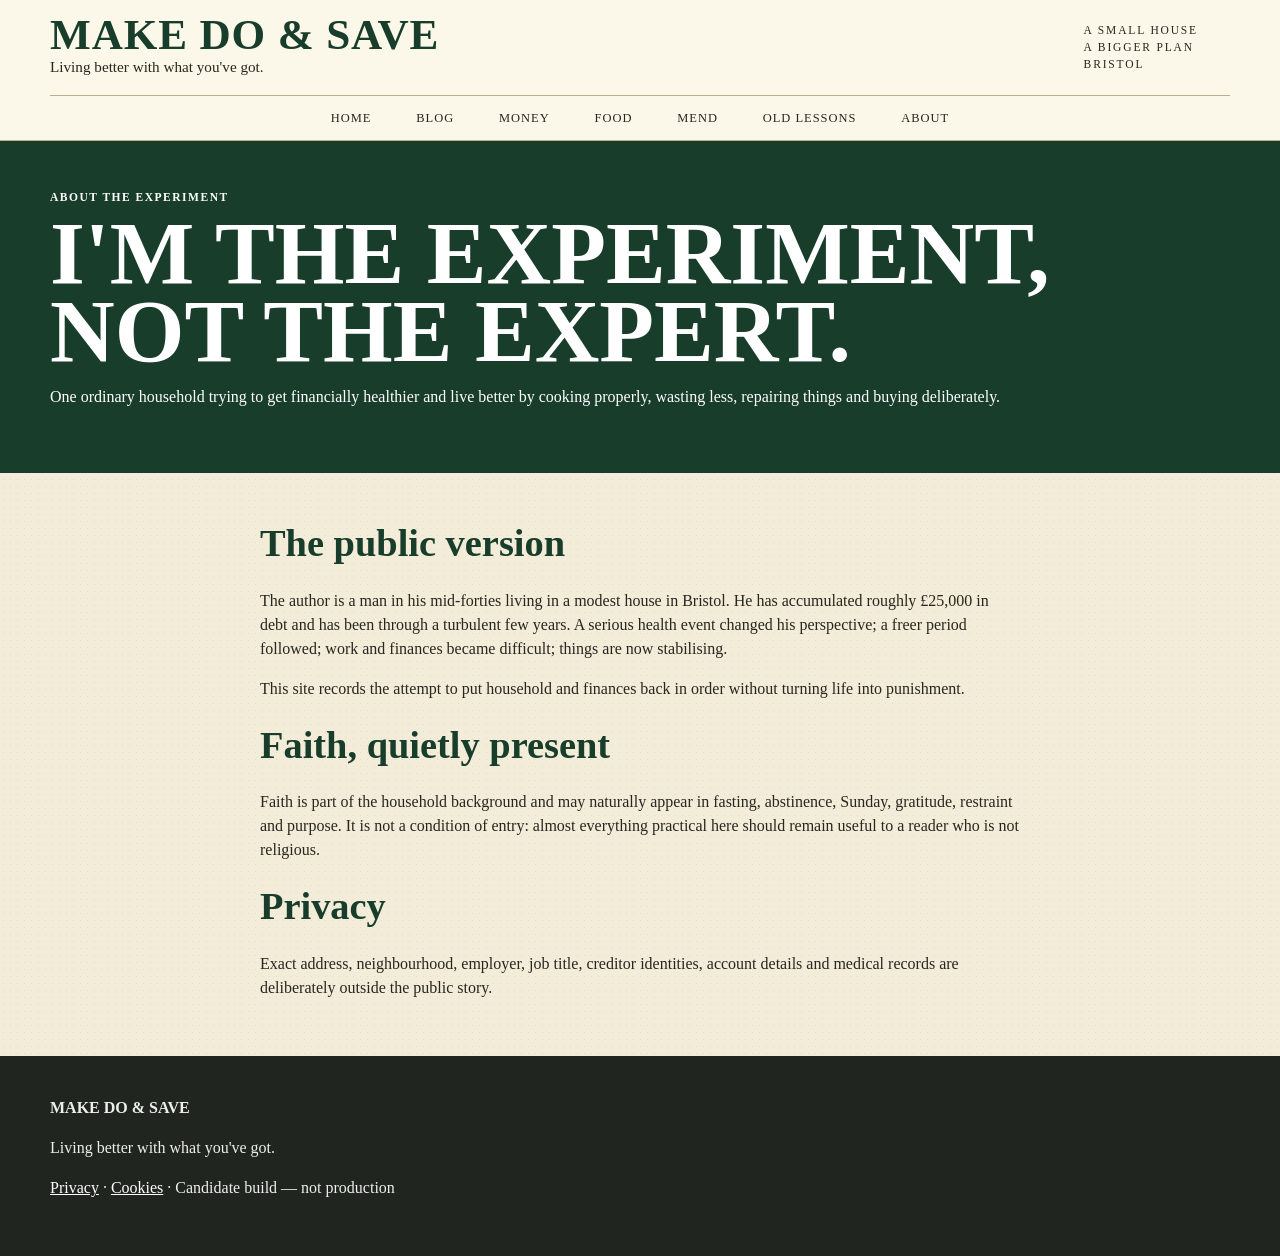
==== about.html @ 644bd9ec "Add about.html editorial candidate" ====
<!doctype html><html lang="en-GB"><head><meta charset="utf-8"><meta name="viewport" content="width=device-width,initial-scale=1"><title>About | Make Do & Save</title><link rel="stylesheet" href="assets/style.css"><script src="assets/script.js" defer></script></head><body><a class="skip-link" href="#main">Skip to content</a><header class="site-header"><div class="masthead wrap"><a class="brand" href="index.html"><strong>MAKE DO &amp; SAVE</strong><span>Living better with what you've got.</span></a><p class="identity">A SMALL HOUSE<br>A BIGGER PLAN<br>BRISTOL</p><button class="menu-toggle" aria-expanded="false" aria-controls="site-nav">Menu</button></div><nav id="site-nav" class="nav wrap" aria-label="Primary"><a href="index.html">Home</a><a href="blog.html">Blog</a><a href="money.html">Money</a><a href="food.html">Food</a><a href="mend.html">Mend</a><a href="old-lessons.html">Old Lessons</a><a href="about.html">About</a></nav></header><main id="main"><section class="page-hero"><div class="wrap"><p class="kicker">ABOUT THE EXPERIMENT</p><h1>I'M THE EXPERIMENT, NOT THE EXPERT.</h1><p>One ordinary household trying to get financially healthier and live better by cooking properly, wasting less, repairing things and buying deliberately.</p></div></section><section class="page-content wrap prose"><h2>The public version</h2><p>The author is a man in his mid-forties living in a modest house in Bristol. He has accumulated roughly £25,000 in debt and has been through a turbulent few years. A serious health event changed his perspective; a freer period followed; work and finances became difficult; things are now stabilising.</p><p>This site records the attempt to put household and finances back in order without turning life into punishment.</p><h2>Faith, quietly present</h2><p>Faith is part of the household background and may naturally appear in fasting, abstinence, Sunday, gratitude, restraint and purpose. It is not a condition of entry: almost everything practical here should remain useful to a reader who is not religious.</p><h2>Privacy</h2><p>Exact address, neighbourhood, employer, job title, creditor identities, account details and medical records are deliberately outside the public story.</p></section></main><footer class="site-footer"><div class="wrap"><strong>MAKE DO &amp; SAVE</strong><p>Living better with what you've got.</p><p><a href="privacy.html">Privacy</a> · <a href="cookies.html">Cookies</a> · Candidate build — not production</p></div></footer></body></html>
---- assets/style.css ----
:root{--green:#183d2b;--green2:#244d37;--cream:#f2ecd9;--paper:#fbf7e9;--ink:#28261f;--rust:#9a5839;--line:#b8ae92;--muted:#6f6a5b;--max:1180px}*{box-sizing:border-box}html{scroll-behavior:smooth}body{margin:0;background:var(--cream);color:var(--ink);font-family:Georgia,'Times New Roman',serif;line-height:1.5;background-image:radial-gradient(rgba(60,55,42,.09) .6px,transparent .6px);background-size:7px 7px}a{color:inherit}.wrap{width:min(var(--max),calc(100% - 32px));margin:auto}.skip-link{position:absolute;left:-9999px}.skip-link:focus{left:1rem;top:1rem;background:#fff;padding:.7rem;z-index:100}.site-header{background:var(--paper);border-bottom:1px solid var(--line)}.masthead{display:grid;grid-template-columns:1fr auto auto;align-items:center;gap:2rem;padding:1rem 0}.brand{text-decoration:none}.brand strong{display:block;color:var(--green);font-size:clamp(1.8rem,4vw,2.7rem);line-height:.9;letter-spacing:.02em}.brand span{font-size:.95rem}.identity{font-size:.72rem;letter-spacing:.16em;margin:0}.nav{display:flex;justify-content:center;border-top:1px solid var(--line)}.nav a{text-decoration:none;text-transform:uppercase;font-size:.78rem;letter-spacing:.08em;padding:.8rem 1.4rem}.nav a:hover,.nav a:focus-visible,.nav a[aria-current=page]{background:#e7dfc8;color:var(--green)}.menu-toggle{display:none;border:2px solid var(--green);background:var(--paper);padding:.65rem 1rem;font:700 .9rem Georgia,serif}.hero{background:var(--green);color:white}.hero-inner{min-height:470px;display:grid;grid-template-columns:1.1fr .9fr;align-items:stretch}.hero-copy{padding:4.5rem 3rem 4.5rem 0;align-self:center}.kicker{font-size:.72rem;letter-spacing:.13em;font-weight:700;text-transform:uppercase;margin:0 0 .5rem}.hero h1,.page-hero h1{font-size:clamp(3rem,7vw,5.8rem);line-height:.86;margin:.2rem 0}.strap{font-size:1.5rem;margin:.6rem 0 1rem}.hero-copy>p:last-of-type{max-width:570px;font-size:1.08rem}.hero-still{margin:1.5rem 0;min-height:360px;display:flex;flex-direction:column;justify-content:end;padding:2rem;background:linear-gradient(145deg,#6d5b3f,#293e2d 65%,#171d17);border:1px solid rgba(255,255,255,.4);box-shadow:inset 0 0 0 8px rgba(255,255,255,.08)}.hero-still span{align-self:flex-start;background:var(--paper);color:var(--green);padding:.25rem .5rem;font-size:.7rem;letter-spacing:.12em}.hero-still b{font-size:1.4rem;margin-top:.6rem}.hero-still small{opacity:.85}.actions{display:flex;gap:.7rem;flex-wrap:wrap;margin-top:1.5rem}.button{display:inline-block;background:var(--green);color:white;border:1px solid var(--green);padding:.72rem 1rem;text-decoration:none;text-transform:uppercase;letter-spacing:.06em;font-weight:700;font-size:.8rem}.hero .button{border-color:white}.button.paper{background:var(--paper);color:var(--green)}.button:focus-visible,.nav a:focus-visible,.text-link:focus-visible,.discovery:focus-visible,.menu-toggle:focus-visible{outline:3px solid #d6a84b;outline-offset:3px}.experiment{margin-top:1.2rem;background:var(--paper);border:1px solid var(--line);border-top:6px solid var(--green);padding:1.4rem;display:grid;grid-template-columns:1.4fr 1fr 1fr;gap:1.5rem;box-shadow:0 6px 20px rgba(50,45,30,.08)}.experiment h2,.reckoning h2,.house h2,.principles h2,.page-content h2{margin:.15rem 0;font-size:clamp(1.6rem,3vw,2.4rem);color:var(--green)}.figures,.reckoning-stats{display:grid;grid-template-columns:repeat(3,1fr);margin:0}.figures div,.reckoning-stats div{padding:.3rem .8rem;border-left:1px solid var(--line)}dt{font-size:.72rem;text-transform:uppercase;letter-spacing:.08em}dd{margin:.15rem 0;font-size:1.25rem;font-weight:700}.ticks{margin:0;padding:0;list-style:none}.ticks li:before{content:'☑';margin-right:.5rem;color:var(--green)}.section{padding:2.5rem 0}.card-grid{display:grid;grid-template-columns:repeat(4,1fr);gap:1rem}.discovery{background:var(--paper);border:1px solid var(--line);padding:.55rem;text-decoration:none;transition:transform .15s}.discovery:hover{transform:translateY(-3px)}.discovery h2{color:var(--green);text-transform:uppercase;margin:.6rem .4rem .2rem}.discovery p,.discovery b{margin:.3rem .4rem;display:block}.card-art{height:145px;background-color:#c8b892;border:1px solid #9b8d70;position:relative;overflow:hidden}.card-art:after{position:absolute;inset:auto .7rem .7rem;display:block;background:rgba(251,247,233,.88);padding:.25rem .45rem;font-size:.72rem;letter-spacing:.1em}.ledger{background:repeating-linear-gradient(0deg,#d7cdb2 0 25px,#a89a78 26px 27px)}.ledger:after{content:'HOUSEHOLD LEDGER'}.bowl{background:radial-gradient(ellipse at 50% 65%,#b46338 0 28%,#ece2c8 29% 39%,#697851 40% 43%,#bcae8b 44%)}.bowl:after{content:'REAL FOOD'}.tools{background:linear-gradient(135deg,#8e7657,#d1c4a5 45%,#485848)}.tools:after{content:'REPAIR FIRST'}.pamphlet{background:linear-gradient(25deg,#cbbf9f 50%,#2e513a 51%)}.pamphlet:after{content:'TEST THE OLD ADVICE'}.reckoning{background:var(--green);color:white;padding:2.2rem 0}.reckoning-grid{display:grid;grid-template-columns:1.1fr 2fr auto;gap:1.5rem;align-items:center}.reckoning h2{color:white}.reckoning-stats{grid-template-columns:repeat(4,1fr)}.reckoning-stats div{border-color:rgba(255,255,255,.35)}.reckoning-stats dd{font-size:1rem}.house{display:grid;grid-template-columns:2fr 1fr;gap:2rem;align-items:center}.note{background:#efe2a8;padding:1.3rem;transform:rotate(1deg);box-shadow:3px 4px 8px rgba(0,0,0,.12);font-family:'Segoe Print','Bradley Hand',cursive}.principles{padding:2rem 0 3rem;border-top:1px solid var(--line)}.principle-grid{display:grid;grid-template-columns:repeat(4,1fr);gap:1rem}.site-footer{background:#20261f;color:#eee;padding:2.5rem 0}.site-footer a{color:white}.page-hero{background:var(--green);color:white;padding:3rem 0}.page-hero h1{color:white}.page-content{padding:2.5rem 0}.prose{max-width:760px}.placeholder{border:1px dashed var(--rust);background:#f7eedb;padding:1rem}.recipe-head{display:grid;grid-template-columns:1.5fr 1fr;gap:2rem}.status{display:inline-block;background:var(--rust);color:white;padding:.25rem .55rem;font-size:.75rem;letter-spacing:.1em}.meta-grid{display:grid;grid-template-columns:repeat(5,1fr);gap:.6rem;margin:1.5rem 0}.meta-grid div{background:var(--paper);border:1px solid var(--line);padding:.8rem}.tabs{display:flex;flex-wrap:wrap;border-block:1px solid var(--line);margin:1.5rem 0}.tabs a{padding:.7rem 1rem;text-transform:uppercase;font-size:.75rem}.comment{background:var(--paper);border-left:4px solid var(--green);padding:1rem;margin:1rem 0}.specific-question{font-size:1.2rem;font-weight:700;border-top:1px solid var(--line);padding-top:1rem}.two-col{display:grid;grid-template-columns:2fr 1fr;gap:2rem}.list-cards{display:grid;gap:1rem}.list-cards article{background:var(--paper);border:1px solid var(--line);padding:1rem}.text-link{font-weight:700;color:var(--green)}@media(max-width:820px){.masthead{grid-template-columns:1fr auto}.identity{display:none}.menu-toggle{display:block}.nav{display:none;position:absolute;z-index:10;left:0;right:0;background:var(--paper);border-bottom:2px solid var(--green);padding:.5rem 16px}.nav.open{display:grid}.nav a{padding:.8rem}.hero-inner,.experiment,.reckoning-grid,.house,.recipe-head,.two-col{grid-template-columns:1fr}.hero-copy{padding:3rem 0 1rem}.hero-still{margin:0 0 1.5rem;min-height:230px}.card-grid{grid-template-columns:1fr 1fr}.reckoning-stats{grid-template-columns:1fr 1fr}.principle-grid{grid-template-columns:1fr 1fr}.meta-grid{grid-template-columns:1fr 1fr}.figures{grid-template-columns:repeat(3,1fr)}}@media(max-width:520px){.wrap{width:min(100% - 22px,var(--max))}.card-grid,.principle-grid{grid-template-columns:1fr}.hero h1{font-size:3.1rem}.experiment{margin-top:.6rem}.figures{grid-template-columns:1fr}.figures div{border-left:0;border-top:1px solid var(--line)}.reckoning-stats{grid-template-columns:1fr}.meta-grid{grid-template-columns:1fr}.tabs a{flex:1 1 33%}}@media(prefers-reduced-motion:reduce){html{scroll-behavior:auto}.discovery{transition:none}}
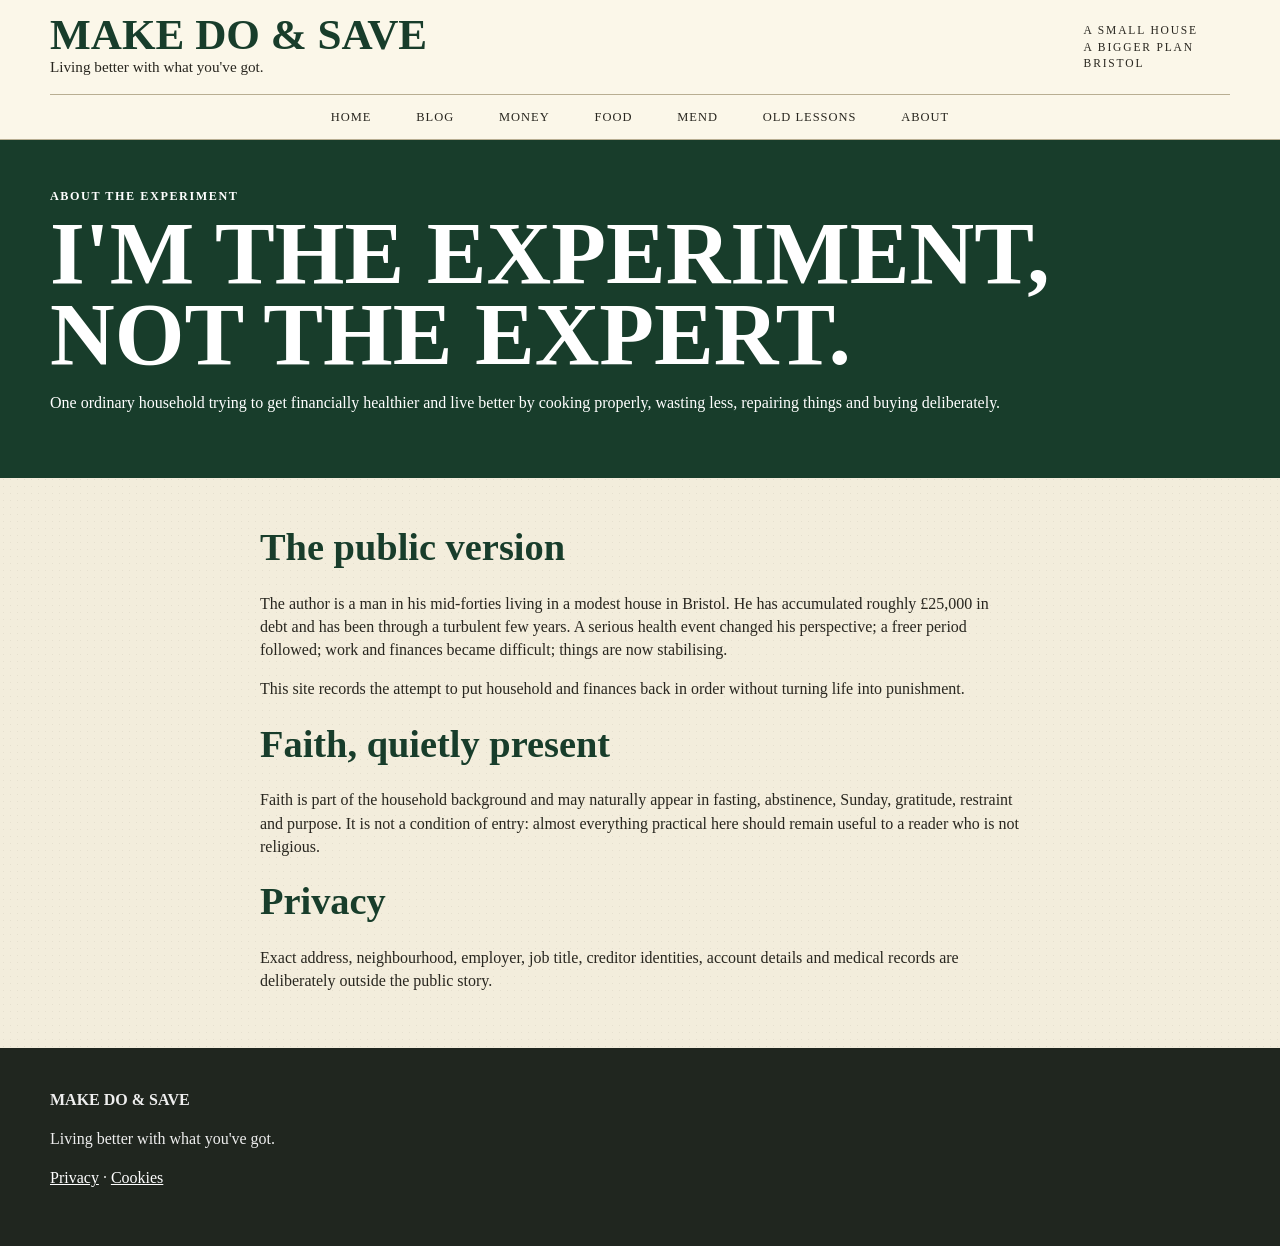
==== commit 6005d1a1: "Extend editorial system to about.html" ====
--- a/about.html
+++ b/about.html
@@ -1 +1 @@
-<!doctype html><html lang="en-GB"><head><meta charset="utf-8"><meta name="viewport" content="width=device-width,initial-scale=1"><title>About | Make Do & Save</title><link rel="stylesheet" href="assets/style.css"><script src="assets/script.js" defer></script></head><body><a class="skip-link" href="#main">Skip to content</a><header class="site-header"><div class="masthead wrap"><a class="brand" href="index.html"><strong>MAKE DO &amp; SAVE</strong><span>Living better with what you've got.</span></a><p class="identity">A SMALL HOUSE<br>A BIGGER PLAN<br>BRISTOL</p><button class="menu-toggle" aria-expanded="false" aria-controls="site-nav">Menu</button></div><nav id="site-nav" class="nav wrap" aria-label="Primary"><a href="index.html">Home</a><a href="blog.html">Blog</a><a href="money.html">Money</a><a href="food.html">Food</a><a href="mend.html">Mend</a><a href="old-lessons.html">Old Lessons</a><a href="about.html">About</a></nav></header><main id="main"><section class="page-hero"><div class="wrap"><p class="kicker">ABOUT THE EXPERIMENT</p><h1>I'M THE EXPERIMENT, NOT THE EXPERT.</h1><p>One ordinary household trying to get financially healthier and live better by cooking properly, wasting less, repairing things and buying deliberately.</p></div></section><section class="page-content wrap prose"><h2>The public version</h2><p>The author is a man in his mid-forties living in a modest house in Bristol. He has accumulated roughly £25,000 in debt and has been through a turbulent few years. A serious health event changed his perspective; a freer period followed; work and finances became difficult; things are now stabilising.</p><p>This site records the attempt to put household and finances back in order without turning life into punishment.</p><h2>Faith, quietly present</h2><p>Faith is part of the household background and may naturally appear in fasting, abstinence, Sunday, gratitude, restraint and purpose. It is not a condition of entry: almost everything practical here should remain useful to a reader who is not religious.</p><h2>Privacy</h2><p>Exact address, neighbourhood, employer, job title, creditor identities, account details and medical records are deliberately outside the public story.</p></section></main><footer class="site-footer"><div class="wrap"><strong>MAKE DO &amp; SAVE</strong><p>Living better with what you've got.</p><p><a href="privacy.html">Privacy</a> · <a href="cookies.html">Cookies</a> · Candidate build — not production</p></div></footer></body></html>+<!doctype html><html lang="en-GB"><head><meta charset="utf-8"><meta name="viewport" content="width=device-width,initial-scale=1"><title>About | Make Do & Save</title><link rel="stylesheet" href="assets/style.css?v=20260928-sitewide"><link rel="stylesheet" href="assets/editorial.css?v=20260928-sitewide"><script src="assets/script.js" defer></script></head><body><a class="skip-link" href="#main">Skip to content</a><header class="site-header"><div class="masthead wrap"><a class="brand" href="index.html"><strong>MAKE DO &amp; SAVE</strong><span>Living better with what you've got.</span></a><p class="identity">A SMALL HOUSE<br>A BIGGER PLAN<br>BRISTOL</p><button class="menu-toggle" aria-expanded="false" aria-controls="site-nav">Menu</button></div><nav id="site-nav" class="nav wrap" aria-label="Primary"><a href="index.html">Home</a><a href="blog.html">Blog</a><a href="money.html">Money</a><a href="food.html">Food</a><a href="mend.html">Mend</a><a href="old-lessons.html">Old Lessons</a><a href="about.html">About</a></nav></header><main id="main"><section class="page-hero"><div class="wrap"><p class="kicker">ABOUT THE EXPERIMENT</p><h1>I'M THE EXPERIMENT, NOT THE EXPERT.</h1><p>One ordinary household trying to get financially healthier and live better by cooking properly, wasting less, repairing things and buying deliberately.</p></div></section><section class="page-content wrap prose"><h2>The public version</h2><p>The author is a man in his mid-forties living in a modest house in Bristol. He has accumulated roughly £25,000 in debt and has been through a turbulent few years. A serious health event changed his perspective; a freer period followed; work and finances became difficult; things are now stabilising.</p><p>This site records the attempt to put household and finances back in order without turning life into punishment.</p><h2>Faith, quietly present</h2><p>Faith is part of the household background and may naturally appear in fasting, abstinence, Sunday, gratitude, restraint and purpose. It is not a condition of entry: almost everything practical here should remain useful to a reader who is not religious.</p><h2>Privacy</h2><p>Exact address, neighbourhood, employer, job title, creditor identities, account details and medical records are deliberately outside the public story.</p></section></main><footer class="site-footer"><div class="wrap"><strong>MAKE DO &amp; SAVE</strong><p>Living better with what you've got.</p><p><a href="privacy.html">Privacy</a> · <a href="cookies.html">Cookies</a></p></div></footer></body></html>
--- a/assets/style.css
+++ b/assets/style.css
@@ -1 +1,150 @@
-:root{--green:#183d2b;--green2:#244d37;--cream:#f2ecd9;--paper:#fbf7e9;--ink:#28261f;--rust:#9a5839;--line:#b8ae92;--muted:#6f6a5b;--max:1180px}*{box-sizing:border-box}html{scroll-behavior:smooth}body{margin:0;background:var(--cream);color:var(--ink);font-family:Georgia,'Times New Roman',serif;line-height:1.5;background-image:radial-gradient(rgba(60,55,42,.09) .6px,transparent .6px);background-size:7px 7px}a{color:inherit}.wrap{width:min(var(--max),calc(100% - 32px));margin:auto}.skip-link{position:absolute;left:-9999px}.skip-link:focus{left:1rem;top:1rem;background:#fff;padding:.7rem;z-index:100}.site-header{background:var(--paper);border-bottom:1px solid var(--line)}.masthead{display:grid;grid-template-columns:1fr auto auto;align-items:center;gap:2rem;padding:1rem 0}.brand{text-decoration:none}.brand strong{display:block;color:var(--green);font-size:clamp(1.8rem,4vw,2.7rem);line-height:.9;letter-spacing:.02em}.brand span{font-size:.95rem}.identity{font-size:.72rem;letter-spacing:.16em;margin:0}.nav{display:flex;justify-content:center;border-top:1px solid var(--line)}.nav a{text-decoration:none;text-transform:uppercase;font-size:.78rem;letter-spacing:.08em;padding:.8rem 1.4rem}.nav a:hover,.nav a:focus-visible,.nav a[aria-current=page]{background:#e7dfc8;color:var(--green)}.menu-toggle{display:none;border:2px solid var(--green);background:var(--paper);padding:.65rem 1rem;font:700 .9rem Georgia,serif}.hero{background:var(--green);color:white}.hero-inner{min-height:470px;display:grid;grid-template-columns:1.1fr .9fr;align-items:stretch}.hero-copy{padding:4.5rem 3rem 4.5rem 0;align-self:center}.kicker{font-size:.72rem;letter-spacing:.13em;font-weight:700;text-transform:uppercase;margin:0 0 .5rem}.hero h1,.page-hero h1{font-size:clamp(3rem,7vw,5.8rem);line-height:.86;margin:.2rem 0}.strap{font-size:1.5rem;margin:.6rem 0 1rem}.hero-copy>p:last-of-type{max-width:570px;font-size:1.08rem}.hero-still{margin:1.5rem 0;min-height:360px;display:flex;flex-direction:column;justify-content:end;padding:2rem;background:linear-gradient(145deg,#6d5b3f,#293e2d 65%,#171d17);border:1px solid rgba(255,255,255,.4);box-shadow:inset 0 0 0 8px rgba(255,255,255,.08)}.hero-still span{align-self:flex-start;background:var(--paper);color:var(--green);padding:.25rem .5rem;font-size:.7rem;letter-spacing:.12em}.hero-still b{font-size:1.4rem;margin-top:.6rem}.hero-still small{opacity:.85}.actions{display:flex;gap:.7rem;flex-wrap:wrap;margin-top:1.5rem}.button{display:inline-block;background:var(--green);color:white;border:1px solid var(--green);padding:.72rem 1rem;text-decoration:none;text-transform:uppercase;letter-spacing:.06em;font-weight:700;font-size:.8rem}.hero .button{border-color:white}.button.paper{background:var(--paper);color:var(--green)}.button:focus-visible,.nav a:focus-visible,.text-link:focus-visible,.discovery:focus-visible,.menu-toggle:focus-visible{outline:3px solid #d6a84b;outline-offset:3px}.experiment{margin-top:1.2rem;background:var(--paper);border:1px solid var(--line);border-top:6px solid var(--green);padding:1.4rem;display:grid;grid-template-columns:1.4fr 1fr 1fr;gap:1.5rem;box-shadow:0 6px 20px rgba(50,45,30,.08)}.experiment h2,.reckoning h2,.house h2,.principles h2,.page-content h2{margin:.15rem 0;font-size:clamp(1.6rem,3vw,2.4rem);color:var(--green)}.figures,.reckoning-stats{display:grid;grid-template-columns:repeat(3,1fr);margin:0}.figures div,.reckoning-stats div{padding:.3rem .8rem;border-left:1px solid var(--line)}dt{font-size:.72rem;text-transform:uppercase;letter-spacing:.08em}dd{margin:.15rem 0;font-size:1.25rem;font-weight:700}.ticks{margin:0;padding:0;list-style:none}.ticks li:before{content:'☑';margin-right:.5rem;color:var(--green)}.section{padding:2.5rem 0}.card-grid{display:grid;grid-template-columns:repeat(4,1fr);gap:1rem}.discovery{background:var(--paper);border:1px solid var(--line);padding:.55rem;text-decoration:none;transition:transform .15s}.discovery:hover{transform:translateY(-3px)}.discovery h2{color:var(--green);text-transform:uppercase;margin:.6rem .4rem .2rem}.discovery p,.discovery b{margin:.3rem .4rem;display:block}.card-art{height:145px;background-color:#c8b892;border:1px solid #9b8d70;position:relative;overflow:hidden}.card-art:after{position:absolute;inset:auto .7rem .7rem;display:block;background:rgba(251,247,233,.88);padding:.25rem .45rem;font-size:.72rem;letter-spacing:.1em}.ledger{background:repeating-linear-gradient(0deg,#d7cdb2 0 25px,#a89a78 26px 27px)}.ledger:after{content:'HOUSEHOLD LEDGER'}.bowl{background:radial-gradient(ellipse at 50% 65%,#b46338 0 28%,#ece2c8 29% 39%,#697851 40% 43%,#bcae8b 44%)}.bowl:after{content:'REAL FOOD'}.tools{background:linear-gradient(135deg,#8e7657,#d1c4a5 45%,#485848)}.tools:after{content:'REPAIR FIRST'}.pamphlet{background:linear-gradient(25deg,#cbbf9f 50%,#2e513a 51%)}.pamphlet:after{content:'TEST THE OLD ADVICE'}.reckoning{background:var(--green);color:white;padding:2.2rem 0}.reckoning-grid{display:grid;grid-template-columns:1.1fr 2fr auto;gap:1.5rem;align-items:center}.reckoning h2{color:white}.reckoning-stats{grid-template-columns:repeat(4,1fr)}.reckoning-stats div{border-color:rgba(255,255,255,.35)}.reckoning-stats dd{font-size:1rem}.house{display:grid;grid-template-columns:2fr 1fr;gap:2rem;align-items:center}.note{background:#efe2a8;padding:1.3rem;transform:rotate(1deg);box-shadow:3px 4px 8px rgba(0,0,0,.12);font-family:'Segoe Print','Bradley Hand',cursive}.principles{padding:2rem 0 3rem;border-top:1px solid var(--line)}.principle-grid{display:grid;grid-template-columns:repeat(4,1fr);gap:1rem}.site-footer{background:#20261f;color:#eee;padding:2.5rem 0}.site-footer a{color:white}.page-hero{background:var(--green);color:white;padding:3rem 0}.page-hero h1{color:white}.page-content{padding:2.5rem 0}.prose{max-width:760px}.placeholder{border:1px dashed var(--rust);background:#f7eedb;padding:1rem}.recipe-head{display:grid;grid-template-columns:1.5fr 1fr;gap:2rem}.status{display:inline-block;background:var(--rust);color:white;padding:.25rem .55rem;font-size:.75rem;letter-spacing:.1em}.meta-grid{display:grid;grid-template-columns:repeat(5,1fr);gap:.6rem;margin:1.5rem 0}.meta-grid div{background:var(--paper);border:1px solid var(--line);padding:.8rem}.tabs{display:flex;flex-wrap:wrap;border-block:1px solid var(--line);margin:1.5rem 0}.tabs a{padding:.7rem 1rem;text-transform:uppercase;font-size:.75rem}.comment{background:var(--paper);border-left:4px solid var(--green);padding:1rem;margin:1rem 0}.specific-question{font-size:1.2rem;font-weight:700;border-top:1px solid var(--line);padding-top:1rem}.two-col{display:grid;grid-template-columns:2fr 1fr;gap:2rem}.list-cards{display:grid;gap:1rem}.list-cards article{background:var(--paper);border:1px solid var(--line);padding:1rem}.text-link{font-weight:700;color:var(--green)}@media(max-width:820px){.masthead{grid-template-columns:1fr auto}.identity{display:none}.menu-toggle{display:block}.nav{display:none;position:absolute;z-index:10;left:0;right:0;background:var(--paper);border-bottom:2px solid var(--green);padding:.5rem 16px}.nav.open{display:grid}.nav a{padding:.8rem}.hero-inner,.experiment,.reckoning-grid,.house,.recipe-head,.two-col{grid-template-columns:1fr}.hero-copy{padding:3rem 0 1rem}.hero-still{margin:0 0 1.5rem;min-height:230px}.card-grid{grid-template-columns:1fr 1fr}.reckoning-stats{grid-template-columns:1fr 1fr}.principle-grid{grid-template-columns:1fr 1fr}.meta-grid{grid-template-columns:1fr 1fr}.figures{grid-template-columns:repeat(3,1fr)}}@media(max-width:520px){.wrap{width:min(100% - 22px,var(--max))}.card-grid,.principle-grid{grid-template-columns:1fr}.hero h1{font-size:3.1rem}.experiment{margin-top:.6rem}.figures{grid-template-columns:1fr}.figures div{border-left:0;border-top:1px solid var(--line)}.reckoning-stats{grid-template-columns:1fr}.meta-grid{grid-template-columns:1fr}.tabs a{flex:1 1 33%}}@media(prefers-reduced-motion:reduce){html{scroll-behavior:auto}.discovery{transition:none}}+:root{--green:#183d2b;--cream:#f3eddc;--paper:#fbf7e9;--ink:#28261f;--rust:#9a3d31;--line:#b8ae92;--max:1180px}
+*{box-sizing:border-box}html{scroll-behavior:smooth}body{margin:0;background:var(--cream);color:var(--ink);font-family:Georgia,'Times New Roman',serif;line-height:1.45;background-image:radial-gradient(rgba(60,55,42,.07) .55px,transparent .55px);background-size:7px 7px}a{color:inherit}.wrap{width:min(var(--max),calc(100% - 32px));margin:auto}.skip-link{position:absolute;left:-9999px}.skip-link:focus{left:1rem;top:1rem;background:#fff;padding:.7rem;z-index:100}
+.site-header{background:var(--paper);border-bottom:1px solid var(--line)}.masthead{display:grid;grid-template-columns:1fr auto auto;align-items:center;gap:2rem;padding:1rem 0}.brand{text-decoration:none}.brand strong{display:block;color:var(--green);font-size:clamp(1.8rem,4vw,2.7rem);line-height:.9}.brand span{font-size:.95rem}.identity{font-size:.72rem;letter-spacing:.16em;margin:0}.nav{display:flex;justify-content:center;border-top:1px solid var(--line)}.nav a{text-decoration:none;text-transform:uppercase;font-size:.78rem;letter-spacing:.08em;padding:.8rem 1.4rem}.nav a:hover,.nav a:focus-visible,.nav a[aria-current=page]{background:#e7dfc8;color:var(--green)}.menu-toggle{display:none;border:2px solid var(--green);background:var(--paper);padding:.65rem 1rem;font:700 .9rem Georgia,serif}
+.hero{background:var(--green);color:white;position:relative}.hero:after{content:"";position:absolute;inset:0;background:linear-gradient(90deg,rgba(0,0,0,.12),transparent);pointer-events:none}.hero-inner{min-height:430px;display:block;position:relative;z-index:1}.hero-copy{padding:4.2rem 0;max-width:720px}.kicker{font-size:.76rem;letter-spacing:.13em;font-weight:700;text-transform:uppercase;margin:0 0 .5rem}.hero h1,.page-hero h1{font-size:clamp(3rem,7vw,5.6rem);line-height:.9;margin:.2rem 0}.strap{font-size:1.5rem;margin:.6rem 0 1rem}.hero-copy>p:last-of-type{max-width:570px;font-size:1.08rem}.actions{display:flex;gap:.7rem;flex-wrap:wrap;margin-top:1.5rem}.button{display:inline-block;background:var(--green);color:white;border:1px solid var(--green);padding:.72rem 1rem;text-decoration:none;text-transform:uppercase;letter-spacing:.06em;font-weight:700;font-size:.8rem}.hero .button{border-color:white}.button.paper{background:var(--paper);color:var(--green)}
+.button:focus-visible,.nav a:focus-visible,.text-link:focus-visible,.discovery:focus-visible,.menu-toggle:focus-visible{outline:3px solid #d6a84b;outline-offset:3px}
+.experiment{margin-top:1.2rem;background:var(--paper);border:1px solid var(--line);border-top:6px solid var(--green);padding:1.4rem;display:grid;grid-template-columns:1.4fr 1fr 1fr;gap:1.5rem;box-shadow:0 6px 20px rgba(50,45,30,.08)}.experiment h2,.reckoning h2,.house h2,.principles h2,.page-content h2{margin:.15rem 0;font-size:clamp(1.6rem,3vw,2.4rem);color:var(--green)}.figures,.reckoning-stats{display:grid;grid-template-columns:repeat(3,1fr);margin:0}.figures div,.reckoning-stats div{padding:.3rem .8rem;border-left:1px solid var(--line)}dt{font-size:.72rem;text-transform:uppercase;letter-spacing:.08em}dd{margin:.15rem 0;font-size:1.25rem;font-weight:700}.ticks{margin:0;padding:0;list-style:none}.ticks li:before{content:'☑';margin-right:.5rem;color:var(--green)}
+.section{padding:2.2rem 0}.card-grid{display:grid;grid-template-columns:repeat(4,1fr);gap:1rem}.discovery{background:var(--paper);border:1px solid var(--line);padding:.55rem;text-decoration:none;transition:transform .15s}.discovery:hover{transform:translateY(-3px)}.discovery h2{color:var(--green);text-transform:uppercase;margin:.6rem .4rem .2rem}.discovery p,.discovery b{margin:.3rem .4rem;display:block}.card-art{height:145px;background-color:#c8b892;border:1px solid #9b8d70;position:relative;overflow:hidden}.card-art:after{position:absolute;inset:auto .7rem .7rem;display:block;background:rgba(251,247,233,.88);padding:.25rem .45rem;font-size:.72rem;letter-spacing:.1em}.ledger{background:repeating-linear-gradient(0deg,#d7cdb2 0 25px,#a89a78 26px 27px)}.ledger:after{content:'HOUSEHOLD LEDGER'}.bowl{background:radial-gradient(ellipse at 50% 65%,#b46338 0 28%,#ece2c8 29% 39%,#697851 40% 43%,#bcae8b 44%)}.bowl:after{content:'REAL FOOD'}.tools{background:linear-gradient(135deg,#8e7657,#d1c4a5 45%,#485848)}.tools:after{content:'REPAIR FIRST'}.pamphlet{background:linear-gradient(25deg,#cbbf9f 50%,#2e513a 51%)}.pamphlet:after{content:'TEST THE OLD ADVICE'}
+.reckoning{background:var(--green);color:white;padding:2.2rem 0}.reckoning-grid{display:grid;grid-template-columns:1.1fr 2fr auto;gap:1.5rem;align-items:center}.reckoning h2{color:white}.reckoning-stats{grid-template-columns:repeat(4,1fr)}.reckoning-stats div{border-color:rgba(255,255,255,.35)}.reckoning-stats dd{font-size:1rem}.house{display:grid;grid-template-columns:2fr 1fr;gap:2rem;align-items:center}.note{background:#efe2a8;padding:1.3rem;transform:rotate(1deg);box-shadow:3px 4px 8px rgba(0,0,0,.12);font-family:'Segoe Print','Bradley Hand',cursive}.principles{padding:2rem 0 3rem;border-top:1px solid var(--line)}.principle-grid{display:grid;grid-template-columns:repeat(4,1fr);gap:1rem}.site-footer{background:#20261f;color:#eee;padding:2.5rem 0}.site-footer a{color:white}
+.page-hero{background:var(--green);color:white;padding:3rem 0}.page-hero h1{color:white}.page-content{padding:2.5rem 0}.prose{max-width:760px}.placeholder{border:1px dashed var(--rust);background:#f7eedb;padding:1rem}.recipe-head{display:grid;grid-template-columns:1.5fr 1fr;gap:2rem}.status{display:inline-block;background:var(--rust);color:white;padding:.25rem .55rem;font-size:.75rem;letter-spacing:.1em}.meta-grid{display:grid;grid-template-columns:repeat(5,1fr);gap:.6rem;margin:1.5rem 0}.meta-grid div{background:var(--paper);border:1px solid var(--line);padding:.8rem}.tabs{display:flex;flex-wrap:wrap;border-block:1px solid var(--line);margin:1.5rem 0}.tabs a{padding:.7rem 1rem;text-transform:uppercase;font-size:.75rem}.comment{background:var(--paper);border-left:4px solid var(--green);padding:1rem;margin:1rem 0}.specific-question{font-size:1.2rem;font-weight:700;border-top:1px solid var(--line);padding-top:1rem}.two-col{display:grid;grid-template-columns:2fr 1fr;gap:2rem}.list-cards{display:grid;gap:1rem}.list-cards article{background:var(--paper);border:1px solid var(--line);padding:1rem}.text-link{font-weight:700;color:var(--green)}
+@media(max-width:820px){.masthead{grid-template-columns:1fr auto;gap:.75rem;padding:.8rem 0}.brand strong{font-size:1.65rem}.brand span{display:none}.identity{display:none}.menu-toggle{display:block}.nav{display:grid;position:absolute;z-index:10;left:0;right:0;background:var(--paper);border-bottom:2px solid var(--green);padding:.5rem 16px}.js .nav{display:none}.js .nav.open{display:grid}.nav a{padding:.8rem}.hero-inner{min-height:auto}.hero-copy{padding:2.7rem 0}.hero h1{font-size:clamp(2.8rem,12vw,4.5rem)}.hero .strap{font-size:1.35rem}.experiment,.reckoning-grid,.house,.recipe-head,.two-col{grid-template-columns:1fr}.card-grid{grid-template-columns:1fr 1fr}.reckoning-stats{grid-template-columns:1fr 1fr}.principle-grid{grid-template-columns:1fr 1fr}.meta-grid{grid-template-columns:1fr 1fr}.figures{grid-template-columns:repeat(3,1fr)}}
+@media(max-width:520px){.wrap{width:min(100% - 28px,var(--max))}.hero-copy{padding:2.2rem 0}.hero h1{font-size:2.8rem}.hero-copy>p:last-of-type{font-size:1rem}.experiment{margin-top:.75rem;padding:1rem}.experiment h2{font-size:1.7rem}.figures{grid-template-columns:repeat(3,1fr)}.figures div{border-left:1px solid var(--line);padding:.25rem .45rem}.figures div:first-child{border-left:0}.figures dt{font-size:.62rem}.figures dd{font-size:1rem}.ticks{font-size:.95rem}.card-grid{grid-template-columns:1fr}.card-art{height:120px}.discovery{padding:.6rem}.discovery p{font-size:.95rem}.reckoning-stats{grid-template-columns:1fr 1fr}.reckoning-stats div{padding:.55rem}.principle-grid{grid-template-columns:1fr 1fr}.principle-grid p{font-size:.95rem}.meta-grid{grid-template-columns:1fr}.tabs a{flex:1 1 33%}.site-footer{padding:1.8rem 0}}
+@media(prefers-reduced-motion:reduce){html{scroll-behavior:auto}.discovery{transition:none}}
+
+/* 2026-09-28 mobile editorial-density acceptance pass.
+   Keeps 44px controls and readable type while matching the approved compact composition. */
+@media(max-width:820px){
+  body{font-size:15px;line-height:1.38}
+  .masthead{padding:.55rem 0;min-height:62px}
+  .brand strong{font-size:1.45rem;line-height:.95}.brand span{display:block;font-size:.78rem;margin-top:.15rem}
+  .menu-toggle{min-width:48px;min-height:44px;padding:.45rem .7rem}
+  .nav a{min-height:44px;display:flex;align-items:center}
+  .hero-copy{padding:1.8rem 0 1.9rem;max-width:620px}
+  .hero h1{font-size:clamp(2.45rem,10vw,3.6rem);line-height:.88}
+  .hero .strap{font-size:1.18rem;margin:.45rem 0 .65rem}
+  .hero-copy>p:last-of-type{font-size:.98rem;line-height:1.35;margin:.55rem 0}
+  .actions{margin-top:1rem}.button{min-height:44px;display:inline-flex;align-items:center;padding:.58rem .8rem}
+  .experiment{grid-template-columns:1.35fr 1fr;gap:.8rem 1rem;padding:.9rem 1rem;margin-top:.8rem;border-top-width:4px}
+  .experiment>div:first-child{grid-row:1 / span 2}
+  .experiment h2{font-size:1.45rem;line-height:1.05}
+  .experiment>div:first-child p{margin:.4rem 0}.experiment .text-link{display:inline-block;margin-top:.25rem}
+  .figures{grid-template-columns:repeat(3,1fr);align-self:end}
+  .figures div{padding:.2rem .45rem}.figures dt{font-size:.62rem}.figures dd{font-size:1rem}
+  .ticks{font-size:.88rem;line-height:1.35;align-self:start}.ticks li{margin:.12rem 0}
+  .section{padding:1rem 0}
+  .card-grid{grid-template-columns:repeat(2,1fr);gap:.7rem}
+  .discovery{padding:.42rem}.card-art{height:86px}
+  .card-art:after{inset:auto .4rem .4rem;padding:.18rem .3rem;font-size:.57rem}
+  .discovery h2{font-size:1.08rem;margin:.38rem .3rem .12rem}
+  .discovery p{font-size:.82rem;line-height:1.25;margin:.18rem .3rem}
+  .discovery b{font-size:.78rem;margin:.3rem}
+  .reckoning{padding:1.15rem 0}
+  .reckoning-grid{grid-template-columns:1fr;gap:.65rem}
+  .reckoning-grid>div:first-child p{margin:.25rem 0}.reckoning h2{font-size:1.65rem}
+  .reckoning-stats{grid-template-columns:repeat(4,1fr)}
+  .reckoning-stats div{padding:.35rem .45rem}.reckoning-stats dt{font-size:.58rem}.reckoning-stats dd{font-size:.82rem;line-height:1.15}
+  .reckoning .button{justify-self:start}
+  .house{grid-template-columns:minmax(0,1.55fr) minmax(125px,.65fr);gap:.8rem;padding-block:1.15rem}
+  .house h2{font-size:1.45rem;line-height:1.08}.house p{margin:.4rem 0;font-size:.94rem}
+  .note{padding:.75rem;font-size:.8rem;line-height:1.35}
+  .principles{padding:1rem 0 1.25rem}
+  .principles h2{font-size:1.45rem;margin-bottom:.55rem}
+  .principle-grid{grid-template-columns:repeat(2,1fr);gap:0;border-top:1px solid var(--line)}
+  .principle-grid>div{padding:.55rem .65rem;border-bottom:1px solid var(--line)}
+  .principle-grid>div:nth-child(odd){border-right:1px solid var(--line)}
+  .principle-grid h3{font-size:.88rem;margin:0 0 .15rem}.principle-grid p{font-size:.78rem;line-height:1.25;margin:0}
+  .site-footer{padding:1.15rem 0}.site-footer p{margin:.3rem 0}
+}
+@media(max-width:520px){
+  .wrap{width:min(100% - 24px,var(--max))}
+  .hero-copy{padding:1.55rem 0 1.65rem}.hero h1{font-size:2.5rem}
+  .experiment{grid-template-columns:1fr;padding:.8rem}.experiment>div:first-child{grid-row:auto}
+  .experiment h2{font-size:1.35rem}.figures{border-top:1px solid var(--line);padding-top:.45rem}
+  .ticks{display:grid;grid-template-columns:1fr 1fr;gap:.12rem .5rem}
+  .card-grid{grid-template-columns:repeat(2,1fr);gap:.55rem}.card-art{height:72px}
+  .discovery h2{font-size:1rem}.discovery p{font-size:.75rem}.discovery b{font-size:.72rem}
+  .reckoning-stats{grid-template-columns:repeat(2,1fr)}.reckoning-stats div:nth-child(odd){border-left:0}
+  .house{grid-template-columns:minmax(0,1.5fr) minmax(105px,.7fr);gap:.6rem}.note{font-size:.74rem;padding:.6rem}
+  .principles{padding:.8rem 0 1rem}.principle-grid>div{padding:.45rem .5rem}
+}
+@media(max-width:360px){
+  .brand span{display:none}.hero h1{font-size:2.25rem}
+  .card-grid{gap:.45rem}.card-art{height:62px}.discovery p{font-size:.72rem}
+  .house{grid-template-columns:1fr}.note{transform:none}
+}
+
+@media (hover:none) and (pointer:coarse){
+body{font-size:15px;line-height:1.38}.wrap{width:min(100% - 24px,var(--max))}
+.masthead{grid-template-columns:1fr auto;gap:.7rem;padding:.6rem 0}.identity{display:none}.menu-toggle{display:block;min-width:48px;min-height:44px}
+.nav{display:grid;position:absolute;z-index:10;left:0;right:0;background:var(--paper);padding:.5rem 16px}.js .nav{display:none}.js .nav.open{display:grid}.nav a{min-height:44px;display:flex;align-items:center}
+.hero-inner{min-height:auto}.hero-copy{padding:1.6rem 0}.hero h1{font-size:2.6rem}.hero .strap{font-size:1.15rem}.actions{margin-top:.9rem}.button{min-height:44px;display:inline-flex;align-items:center}
+.experiment{grid-template-columns:1fr;gap:.65rem;padding:.8rem}.experiment>div:first-child{grid-row:auto}.experiment h2{font-size:1.35rem}.figures{grid-template-columns:repeat(3,1fr)}.figures dt{font-size:.6rem}.figures dd{font-size:.96rem}
+.ticks{display:grid;grid-template-columns:1fr 1fr;gap:.1rem .45rem;font-size:.84rem}
+.section{padding:.9rem 0}.card-grid{grid-template-columns:repeat(2,minmax(0,1fr));gap:.55rem}.card-art{height:72px}.discovery h2{font-size:1rem}.discovery p{font-size:.74rem;line-height:1.22}.discovery b{font-size:.72rem}
+.reckoning{padding:1rem 0}.reckoning-grid{grid-template-columns:1fr;gap:.55rem}.reckoning h2{font-size:1.55rem}.reckoning-stats{grid-template-columns:repeat(2,minmax(0,1fr))}.reckoning-stats div{min-width:0}.reckoning-stats dd{font-size:.82rem;overflow-wrap:anywhere}
+.house{grid-template-columns:minmax(0,1.55fr) minmax(110px,.65fr);gap:.65rem;padding-block:1rem}.house h2{font-size:1.4rem}.house p{font-size:.9rem}.note{padding:.65rem;font-size:.76rem}
+.principles{padding:.75rem 0 .9rem}.principle-grid{grid-template-columns:repeat(2,minmax(0,1fr));gap:0}.principle-grid>div{padding:.45rem .5rem;min-width:0}.principle-grid h3{font-size:.82rem;overflow-wrap:anywhere}.principle-grid p{font-size:.74rem;line-height:1.22}
+.site-footer{padding:1rem 0}
+}
+/* Live-device editorial correction: physical-phone composition independent of reported CSS viewport. */
+@media (hover:none) and (pointer:coarse){
+  .experiment{display:grid!important;grid-template-columns:minmax(0,1fr)!important;gap:.7rem!important}
+  .experiment-intro{display:grid;grid-template-columns:minmax(0,1fr) auto;column-gap:.8rem;align-items:end}
+  .experiment-intro .kicker,.experiment-intro h2{grid-column:1/-1}
+  .experiment-intro p:not(.kicker){margin:.25rem 0!important;font-size:.9rem}
+  .experiment-intro .text-link{align-self:center;white-space:nowrap;font-size:.82rem}
+  .figures{display:grid!important;grid-template-columns:repeat(3,minmax(0,1fr))!important;width:100%;border-block:1px solid var(--line);padding:.35rem 0!important}
+  .figures div{min-width:0;border-left:1px solid var(--line);padding:.15rem .5rem!important}.figures div:first-child{border-left:0}
+  .figures dt{font-size:.58rem!important}.figures dd{font-size:1rem!important;white-space:nowrap}
+  .ticks{display:grid!important;grid-template-columns:repeat(2,minmax(0,1fr))!important;width:100%;font-size:.78rem!important;gap:.15rem .6rem!important}
+  .ticks li{min-width:0}
+  .card-grid{display:grid!important;grid-template-columns:repeat(2,minmax(0,1fr))!important}
+  .discovery{min-width:0!important}.discovery p{overflow-wrap:anywhere}
+  .reckoning-grid{display:grid!important;grid-template-columns:minmax(0,1fr)!important;align-items:start!important}
+  .reckoning-grid>div:first-child{max-width:34rem}.reckoning-grid>div:first-child p:last-child{font-size:.88rem;line-height:1.35}
+  .reckoning-stats{display:grid!important;grid-template-columns:repeat(2,minmax(0,1fr))!important;width:100%}
+  .reckoning-stats div{min-width:0!important;border-left:0!important;border-top:1px solid rgba(255,255,255,.28);padding:.5rem .25rem!important}
+  .reckoning-stats div:nth-child(even){border-left:1px solid rgba(255,255,255,.28)!important;padding-left:.65rem!important}
+  .reckoning-stats dt{font-size:.58rem!important;line-height:1.2}.reckoning-stats dd{font-size:.88rem!important;line-height:1.18!important;overflow-wrap:anywhere!important}
+  .reckoning .button{justify-self:start!important}
+  .principle-grid{display:grid!important;grid-template-columns:repeat(2,minmax(0,1fr))!important}
+  .principle-grid>div{min-width:0}.principle-grid h3{font-size:.78rem!important;line-height:1.1!important;overflow-wrap:normal!important;word-break:normal!important}
+  .principle-grid p{font-size:.75rem!important;line-height:1.25!important}
+}
+
+/* Deterministic phone layout. JS class is a progressive enhancement; ordinary media queries remain fallback. */
+.phone-layout body{font-size:15px;line-height:1.38}
+.phone-layout .wrap{width:calc(100% - 24px);max-width:none}
+.phone-layout .masthead{grid-template-columns:minmax(0,1fr) auto;gap:.65rem;padding:.6rem 0}
+.phone-layout .brand strong{font-size:1.5rem;line-height:.95}.phone-layout .brand span{display:block;font-size:.78rem}
+.phone-layout .identity{display:none}.phone-layout .menu-toggle{display:block;min-width:48px;min-height:44px}
+.phone-layout .nav{display:none;position:absolute;z-index:20;left:0;right:0;width:100%;background:var(--paper);padding:.4rem 12px;border-bottom:2px solid var(--green)}
+.phone-layout .nav.open{display:grid}.phone-layout .nav a{min-height:44px;display:flex;align-items:center;padding:.65rem}
+.phone-layout .hero-inner{min-height:auto}.phone-layout .hero-copy{padding:1.55rem 0 1.65rem;max-width:none}
+.phone-layout .hero h1{font-size:2.45rem;line-height:.9}.phone-layout .hero .strap{font-size:1.12rem;margin:.4rem 0 .6rem}
+.phone-layout .hero-copy>p:last-of-type{font-size:.96rem;line-height:1.32}.phone-layout .actions{margin-top:.85rem}
+.phone-layout .button{min-height:44px;display:inline-flex;align-items:center;padding:.55rem .75rem}
+.phone-layout .experiment{display:grid!important;grid-template-columns:minmax(0,1fr)!important;gap:.65rem!important;margin-top:.7rem;padding:.75rem!important}
+.phone-layout .experiment-intro{display:block!important}.phone-layout .experiment-intro h2{font-size:1.35rem;line-height:1.04;margin:.12rem 0}
+.phone-layout .experiment-intro p:not(.kicker){font-size:.9rem;margin:.25rem 0!important}.phone-layout .experiment-intro .text-link{display:inline-block;margin-top:.15rem;font-size:.85rem}
+.phone-layout .figures{display:grid!important;grid-template-columns:repeat(3,minmax(0,1fr))!important;width:100%;border-block:1px solid var(--line);padding:.35rem 0!important}
+.phone-layout .figures div{min-width:0;padding:.12rem .35rem!important}.phone-layout .figures dt{font-size:.56rem!important}.phone-layout .figures dd{font-size:.92rem!important;white-space:nowrap}
+.phone-layout .ticks{display:grid!important;grid-template-columns:repeat(2,minmax(0,1fr))!important;font-size:.78rem!important;line-height:1.25;gap:.12rem .45rem!important}
+.phone-layout .section{padding:.8rem 0}.phone-layout .card-grid{display:grid!important;grid-template-columns:repeat(2,minmax(0,1fr))!important;gap:.5rem!important}
+.phone-layout .discovery{min-width:0;padding:.38rem}.phone-layout .card-art{height:66px}.phone-layout .card-art:after{inset:auto .3rem .3rem;font-size:.5rem;padding:.12rem .2rem}
+.phone-layout .discovery h2{font-size:.95rem;margin:.3rem .22rem .08rem}.phone-layout .discovery p{font-size:.71rem;line-height:1.2;margin:.12rem .22rem}.phone-layout .discovery b{font-size:.69rem;margin:.22rem}
+.phone-layout .reckoning{padding:.9rem 0}.phone-layout .reckoning-grid{display:grid!important;grid-template-columns:minmax(0,1fr)!important;gap:.55rem!important;align-items:start}
+.phone-layout .reckoning h2{font-size:1.5rem;line-height:1}.phone-layout .reckoning-grid>div:first-child p:last-child{font-size:.86rem;line-height:1.3;margin:.2rem 0}
+.phone-layout .reckoning-stats{display:grid!important;grid-template-columns:repeat(2,minmax(0,1fr))!important;width:100%}
+.phone-layout .reckoning-stats div{min-width:0!important;border-left:0!important;border-top:1px solid rgba(255,255,255,.3);padding:.45rem .25rem!important}
+.phone-layout .reckoning-stats div:nth-child(even){border-left:1px solid rgba(255,255,255,.3)!important;padding-left:.6rem!important}
+.phone-layout .reckoning-stats dt{font-size:.55rem!important;line-height:1.15}.phone-layout .reckoning-stats dd{font-size:.82rem!important;line-height:1.15!important;overflow-wrap:anywhere!important}
+.phone-layout .reckoning .button{justify-self:start!important}
+.phone-layout .house{display:grid!important;grid-template-columns:minmax(0,1.6fr) minmax(105px,.65fr)!important;gap:.6rem;padding-block:.9rem}
+.phone-layout .house h2{font-size:1.35rem;line-height:1.08}.phone-layout .house p{font-size:.86rem;line-height:1.3;margin:.3rem 0}.phone-layout .note{font-size:.72rem;line-height:1.3;padding:.55rem}
+.phone-layout .principles{padding:.7rem 0 .85rem}.phone-layout .principles h2{font-size:1.35rem;margin:0 0 .4rem}
+.phone-layout .principle-grid{display:grid!important;grid-template-columns:repeat(2,minmax(0,1fr))!important;gap:0!important;border-top:1px solid var(--line)}
+.phone-layout .principle-grid>div{min-width:0;padding:.4rem .45rem;border-bottom:1px solid var(--line)}.phone-layout .principle-grid>div:nth-child(odd){border-right:1px solid var(--line)}
+.phone-layout .principle-grid h3{font-size:.76rem!important;line-height:1.08;margin:0 0 .1rem;white-space:normal}.phone-layout .principle-grid p{font-size:.72rem!important;line-height:1.2;margin:0}
+.phone-layout .site-footer{padding:.9rem 0}.phone-layout .site-footer p{margin:.2rem 0;font-size:.88rem}
+@media(max-width:370px){.phone-layout .brand span{display:none}.phone-layout .house{grid-template-columns:1fr!important}.phone-layout .note{transform:none}}
--- a/assets/editorial.css
+++ b/assets/editorial.css
@@ -0,0 +1,164 @@
+/* Make Do & Save — editorial refinement layer
+   2026-09-28. Keeps the established accessible controls and truthful content,
+   while tightening hierarchy, rhythm and mobile editorial density. */
+
+:root{
+  --editorial-shadow:0 10px 28px rgba(35,32,24,.08);
+}
+
+.hero{
+  overflow:hidden;
+  border-bottom:1px solid rgba(255,255,255,.14);
+  background:
+    radial-gradient(circle at 82% 20%,rgba(255,255,255,.075),transparent 24rem),
+    linear-gradient(115deg,#183d2b 0%,#173826 58%,#10291c 100%);
+}
+.hero-inner:after{
+  content:"";
+  position:absolute;
+  right:1.5rem;
+  top:1.4rem;
+  bottom:1.4rem;
+  width:min(31vw,340px);
+  border:1px solid rgba(255,255,255,.16);
+  background:
+    linear-gradient(145deg,transparent 0 47%,rgba(255,255,255,.06) 47% 48%,transparent 48% 100%),
+    repeating-linear-gradient(0deg,transparent 0 30px,rgba(255,255,255,.035) 31px 32px);
+  transform:rotate(1.2deg);
+}
+.hero-copy{position:relative;z-index:2}
+.hero .kicker{color:#e8dfc4}
+.hero h1{letter-spacing:-.035em;text-wrap:balance}
+.hero-copy>p:last-of-type{color:#f1ecdf}
+
+.experiment{
+  position:relative;
+  margin-top:-1.1rem;
+  z-index:3;
+  box-shadow:var(--editorial-shadow);
+}
+.experiment:before{
+  content:"FIELD NOTE";
+  position:absolute;
+  right:1rem;
+  top:.65rem;
+  font-size:.58rem;
+  letter-spacing:.18em;
+  color:#756d58;
+}
+.experiment h2{max-width:18ch;text-wrap:balance}
+
+.discovery{
+  box-shadow:0 2px 0 rgba(40,38,31,.04);
+}
+.discovery h2{letter-spacing:.035em}
+.discovery p{max-width:30ch}
+.card-art{filter:saturate(.84) contrast(.96)}
+
+.reckoning{border-block:1px solid rgba(0,0,0,.25)}
+.reckoning h2{letter-spacing:-.02em}
+.reckoning-grid>div:first-child p:last-child{max-width:48ch;color:#e9e4d6}
+
+.house{border-bottom:1px solid var(--line)}
+.house>div>p:not(.kicker){max-width:58ch}
+.note{max-width:27ch;justify-self:end}
+
+.principles h2{letter-spacing:-.015em}
+.principle-grid h3{color:var(--green);letter-spacing:.045em}
+
+@media(min-width:821px){
+  .hero-copy{padding:4.7rem 0 5.1rem}
+  .experiment{margin-top:-2.1rem}
+  .section{padding:2.7rem 0}
+  .card-grid{gap:1.15rem}
+  .discovery{padding:.65rem}
+  .card-art{height:158px}
+}
+
+@media(max-width:820px){
+  .hero-inner:after{right:-3rem;width:48vw;opacity:.7}
+  .hero-copy{padding:1.65rem 0 2.35rem}
+  .experiment{margin-top:-.6rem}
+  .experiment:before{display:none}
+  .section{padding:.85rem 0}
+  .house{padding-block:.95rem}
+}
+
+@media(max-width:520px){
+  .hero-inner:after{right:-5.5rem;width:64vw}
+  .hero-copy{padding:1.4rem 0 2rem}
+  .hero h1{max-width:8ch}
+  .hero-copy>p:last-of-type{max-width:29ch}
+  .experiment{margin-top:-.45rem}
+  .card-grid{gap:.5rem}
+  .discovery{border-color:#c5b99c}
+  .reckoning{padding:.85rem 0}
+  .house{padding-block:.8rem}
+  .principles{padding-top:.65rem}
+}
+
+@media(prefers-reduced-motion:reduce){
+  .discovery{transform:none!important}
+}
+
+
+/* 2026-09-28 — commissioned Website Engine: editorial hierarchy pass */
+.hero-copy{max-width:650px}
+.hero .kicker{display:inline-block;border-bottom:1px solid rgba(255,255,255,.38);padding-bottom:.3rem}
+.hero .strap{font-style:italic}
+.experiment{border-radius:0}
+.experiment-intro .text-link{display:inline-block;margin-top:.45rem}
+.discovery{position:relative}
+.discovery:after{content:"";position:absolute;left:.55rem;right:.55rem;bottom:.38rem;height:1px;background:var(--line);transform:scaleX(0);transform-origin:left;transition:transform .18s ease}
+.discovery:hover:after,.discovery:focus-visible:after{transform:scaleX(1)}
+.reckoning .kicker{color:#ded6bf}
+.house h2{max-width:25ch;text-wrap:balance}
+.principles>h2{padding-bottom:.55rem;border-bottom:1px solid var(--line)}
+.principle-grid>div{position:relative}
+.principle-grid>div:before{content:"0" counter(principle);counter-increment:principle;display:block;font-size:.62rem;letter-spacing:.12em;color:#786f59;margin-bottom:.3rem}
+.principle-grid{counter-reset:principle}
+
+@media(min-width:821px){
+  .hero-inner{min-height:390px}
+  .hero-copy{padding:4rem 0 4.35rem}
+  .hero h1{font-size:clamp(3.8rem,6.6vw,5.35rem)}
+  .experiment{grid-template-columns:1.5fr 1fr .9fr;padding:1.2rem 1.35rem}
+  .section{padding:2.35rem 0}
+  .card-grid{grid-template-columns:1.2fr 1fr 1fr 1fr}
+  .card-grid .discovery:first-child .card-art{height:178px}
+  .reckoning{padding:1.9rem 0}
+  .house{padding-block:2.15rem}
+  .principles{padding:1.65rem 0 2.2rem}
+}
+
+@media(max-width:820px){
+  .hero-inner:after{opacity:.42}
+  .hero-copy{padding:1.35rem 0 1.6rem}
+  .hero .kicker{font-size:.67rem}
+  .hero h1{margin:.3rem 0 .15rem}
+  .hero .strap{margin:.3rem 0 .55rem}
+  .actions{margin-top:.8rem}
+  .experiment{margin-top:0;border-left:0;border-right:0;width:100%;max-width:none}
+  .section{padding:.72rem 0}
+  .reckoning{padding:.78rem 0}
+  .house{padding-block:.72rem}
+  .principles{padding:.62rem 0 .8rem}
+  .principles>h2{margin-bottom:.2rem}
+}
+
+@media(max-width:520px){
+  .hero h1{font-size:2.35rem}
+  .hero-copy>p:last-of-type{font-size:.9rem;max-width:27ch}
+  .experiment{padding:.7rem .75rem}
+  .experiment h2{font-size:1.24rem;max-width:20ch}
+  .card-art{height:62px}
+  .discovery{padding:.34rem}
+  .discovery p{font-size:.72rem}
+  .reckoning h2{font-size:1.42rem}
+  .house h2{font-size:1.28rem}
+  .principle-grid>div:before{font-size:.52rem;margin-bottom:.15rem}
+}
+
+@media(prefers-reduced-motion:reduce){
+  .discovery:after{transition:none}
+}
